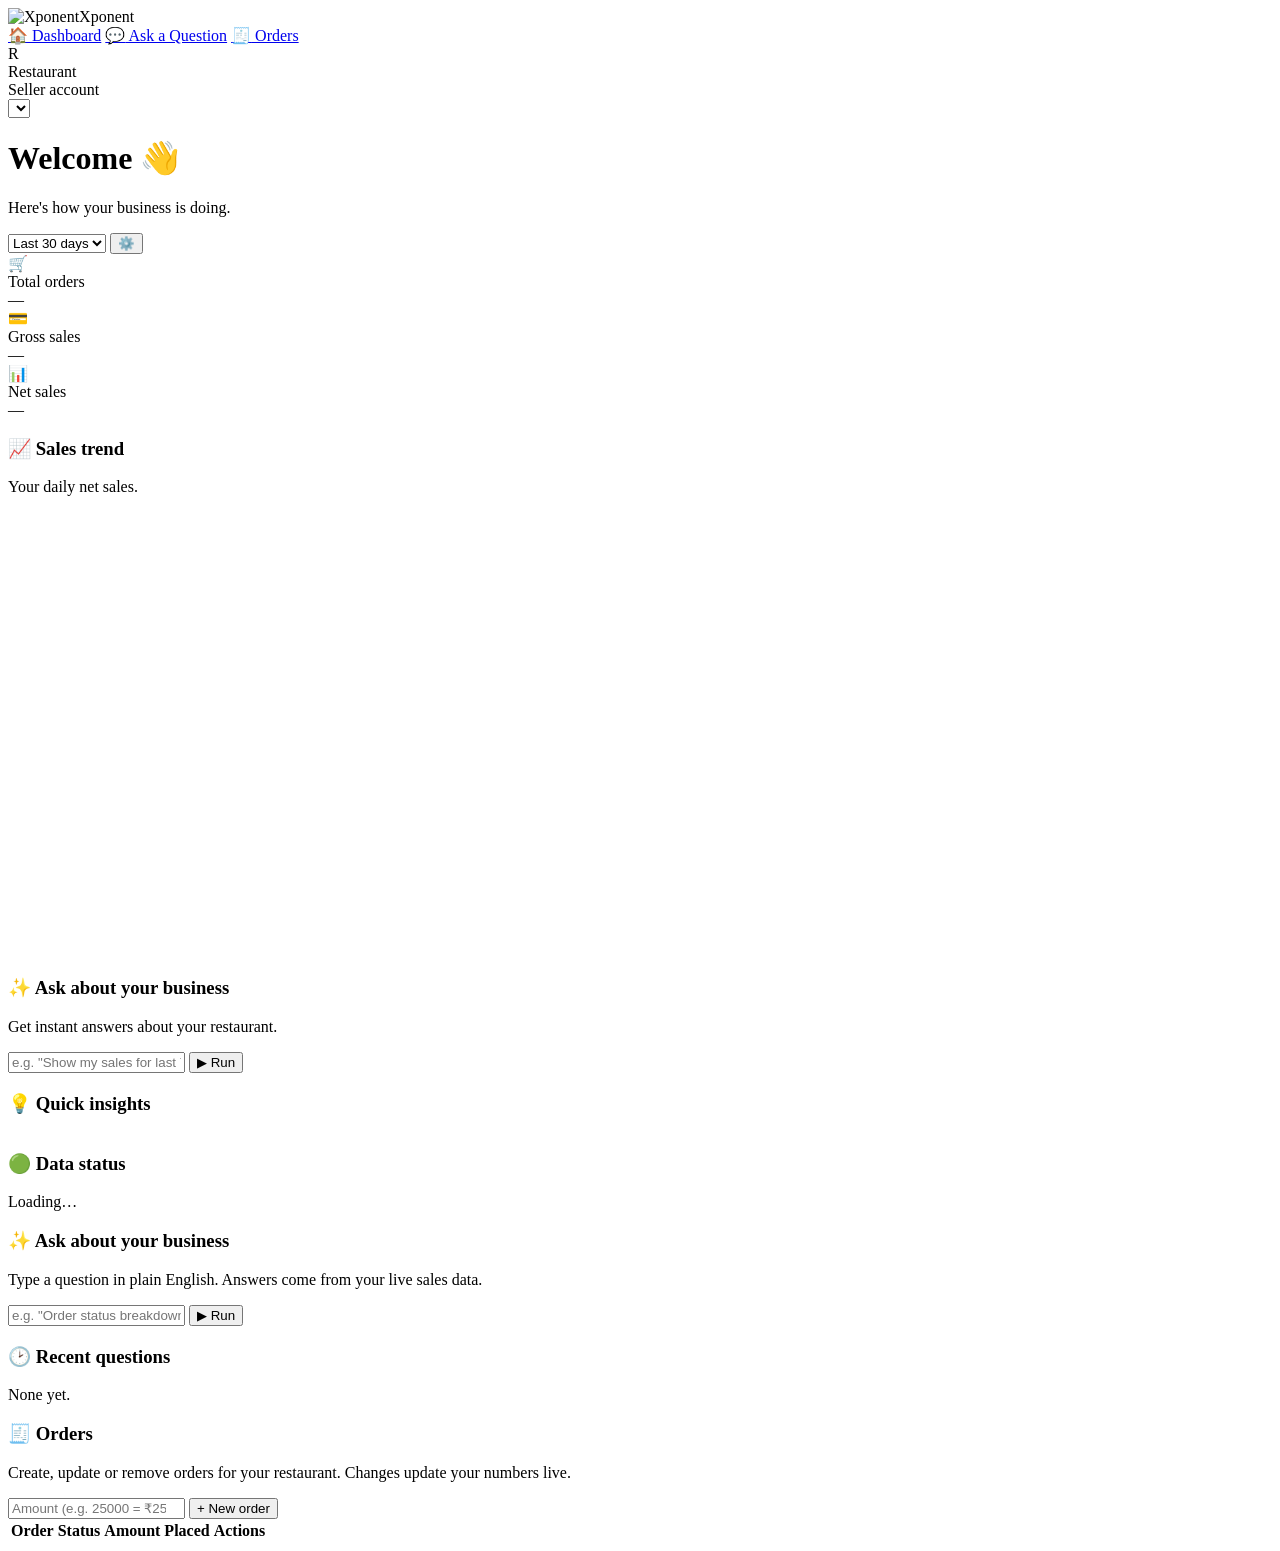
==== frontend/index.html @ b5e85411 "updating the code with more features" ====
<!doctype html>
<html lang="en">
<head>
<meta charset="utf-8" />
<meta name="viewport" content="width=device-width, initial-scale=1" />
<title>Xponent — Restaurant Dashboard</title>
<link rel="preconnect" href="https://fonts.googleapis.com">
<link href="https://fonts.googleapis.com/css2?family=Inter:wght@400;500;600;700&display=swap" rel="stylesheet">
<link rel="stylesheet" href="/static/app.css">
</head>
<body>
<div class="app">
  <!-- Sidebar -->
  <aside class="sidebar">
    <div class="logo"><img src="/static/logo.png" alt="Xponent"><span>Xponent</span></div>
    <nav class="nav" id="nav">
      <a href="#" class="active" data-sec="dashboard"><span class="ico">🏠</span> Dashboard</a>
      <a href="#" data-sec="ask"><span class="ico">💬</span> Ask a Question</a>
      <a href="#" data-sec="orders"><span class="ico">🧾</span> Orders</a>
    </nav>
    <div class="side-foot">
      <div class="acct">
        <div class="av" id="avatar">R</div>
        <div><div class="nm" id="acctName">Restaurant</div><div class="sub">Seller account</div></div>
      </div>
      <select id="seller" aria-label="Switch restaurant"></select>
    </div>
  </aside>

  <!-- Main -->
  <main class="main">
    <div class="topbar">
      <div class="greet">
        <h1 id="greeting">Welcome 👋</h1>
        <p id="greetSub">Here's how your business is doing.</p>
      </div>
      <div class="top-ctrl">
        <select class="select" id="range" aria-label="Date range">
          <option value="last_7_days">Last 7 days</option>
          <option value="last_30_days" selected>Last 30 days</option>
          <option value="this_month">This month</option>
          <option value="all_time">All time</option>
        </select>
        <button class="iconbtn" id="diagBtn" title="Diagnostics">⚙️</button>
      </div>
    </div>

    <!-- DASHBOARD -->
    <section class="section on" id="sec-dashboard">
      <div class="row kpis">
        <div class="card kpi"><div class="k-top"><div class="plate">🛒</div><div class="k-title">Total orders</div></div>
          <div><span class="k-val num" id="kpiOrders">—</span> <span class="delta up" id="dOrders"></span></div>
          <div class="k-sub" id="kpiPeriod1"></div></div>
        <div class="card kpi"><div class="k-top"><div class="plate alt">💳</div><div class="k-title">Gross sales</div></div>
          <div><span class="k-val num" id="kpiGross">—</span> <span class="delta up" id="dGross"></span></div>
          <div class="k-sub" id="kpiPeriod2"></div></div>
        <div class="card kpi"><div class="k-top"><div class="plate">📊</div><div class="k-title">Net sales</div></div>
          <div><span class="k-val num" id="kpiNet">—</span> <span class="delta up" id="dNet"></span></div>
          <div class="k-sub" id="kpiPeriod3"></div></div>
      </div>

      <div class="row two">
        <div class="card">
          <h3>📈 Sales trend</h3>
          <p class="csub" id="trendSub">Your daily net sales.</p>
          <svg class="trend" id="trend" viewBox="0 0 600 210" preserveAspectRatio="none"></svg>
        </div>
        <div class="card">
          <h3>✨ Ask about your business</h3>
          <p class="csub">Get instant answers about your restaurant.</p>
          <div class="ask-bar">
            <input id="qMini" placeholder='e.g. "Show my sales for last 7 days"'>
            <button class="btn primary" id="runMini">▶ Run</button>
          </div>
          <div class="chips" id="chipsMini"></div>
          <div class="answer small muted" id="ansMini"></div>
        </div>
      </div>

      <div class="row two" style="margin-top:20px;">
        <div class="card">
          <h3>💡 Quick insights</h3>
          <table><tbody id="insights"></tbody></table>
        </div>
        <div class="card">
          <h3>🟢 Data status</h3>
          <div id="dataStatus" class="small muted">Loading…</div>
        </div>
      </div>
    </section>

    <!-- ASK -->
    <section class="section" id="sec-ask">
      <div class="card">
        <h3>✨ Ask about your business</h3>
        <p class="csub">Type a question in plain English. Answers come from your live sales data.</p>
        <div class="ask-bar">
          <input id="q" placeholder='e.g. "Order status breakdown for the last 30 days"'>
          <button class="btn primary" id="run">▶ Run</button>
        </div>
        <div class="chips" id="chips"></div>
        <div class="answer" id="answer"></div>
      </div>
      <div class="card" style="margin-top:20px;">
        <h3>🕑 Recent questions</h3>
        <div id="recent" class="small muted">None yet.</div>
      </div>
    </section>

    <!-- ORDERS -->
    <section class="section" id="sec-orders">
      <div class="card">
        <h3>🧾 Orders</h3>
        <p class="csub">Create, update or remove orders for your restaurant. Changes update your numbers live.</p>
        <div class="formrow">
          <input id="newAmount" type="number" min="1" placeholder="Amount (e.g. 25000 = ₹250)">
          <button class="btn primary" id="createOrder">+ New order</button>
          <span class="small muted" id="ordersMsg"></span>
        </div>
        <table><thead><tr><th>Order</th><th>Status</th><th class="num">Amount</th><th>Placed</th><th class="num">Actions</th></tr></thead>
        <tbody id="ordersBody"></tbody></table>
      </div>
    </section>

    <!-- DIAGNOSTICS (hidden; technical, for the hackathon) -->
    <details class="diag" id="diag" style="display:none;">
      <summary>Diagnostics (technical) — SQL, provider, data integrity</summary>
      <div style="margin-top:12px;">
        <div class="small muted">Last query engine / SQL</div>
        <pre id="diagSql">—</pre>
        <div class="small muted" style="margin-top:12px;">Data integrity (Receipts) — admin only</div>
        <div class="formrow" style="margin-top:8px;">
          <input id="adminKey" placeholder="admin key" value="">
          <input id="reconDay" value="2026-07-02" style="width:120px">
          <button class="btn sm" id="verify">Verify</button>
          <button class="btn sm danger" id="repair">Repair day</button>
        </div>
        <pre id="diagRecon">—</pre>
      </div>
    </details>
  </main>
</div>

<div id="toast"></div>
<script src="/static/app.js"></script>
</body>
</html>
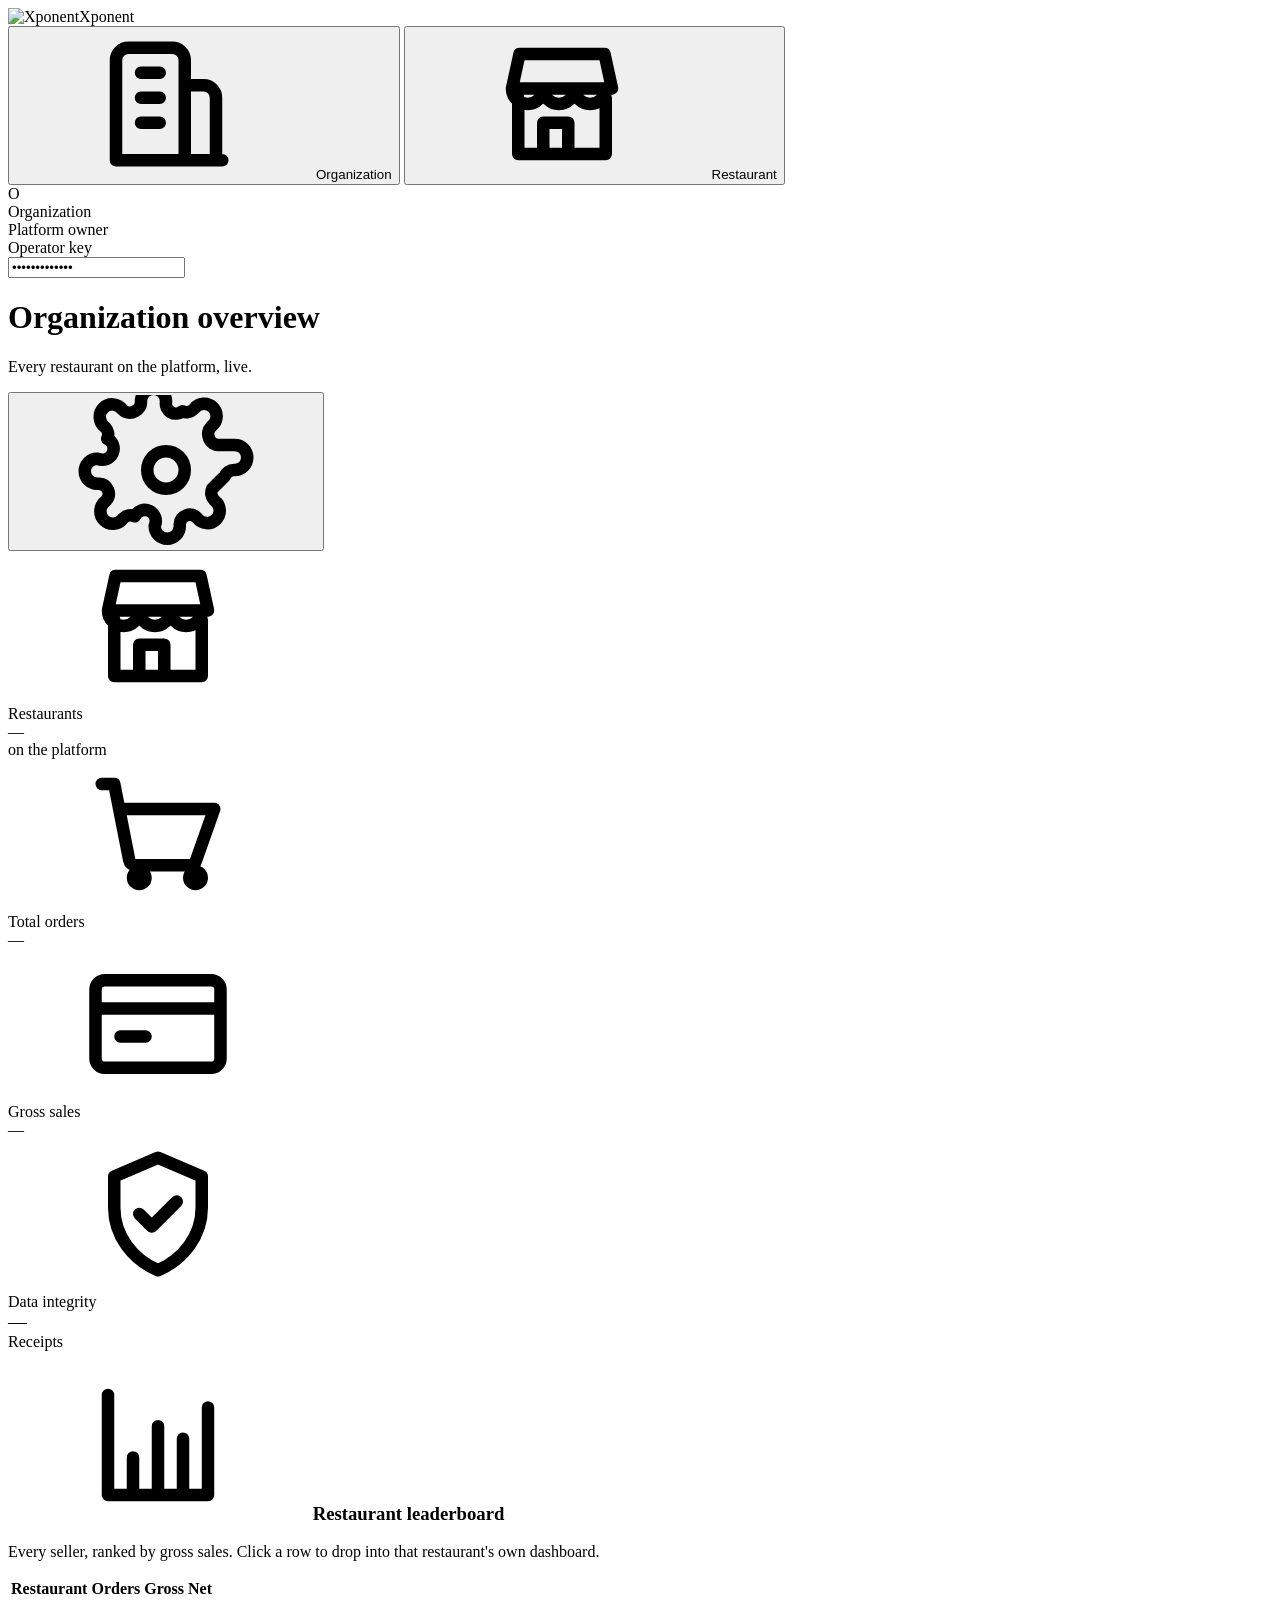
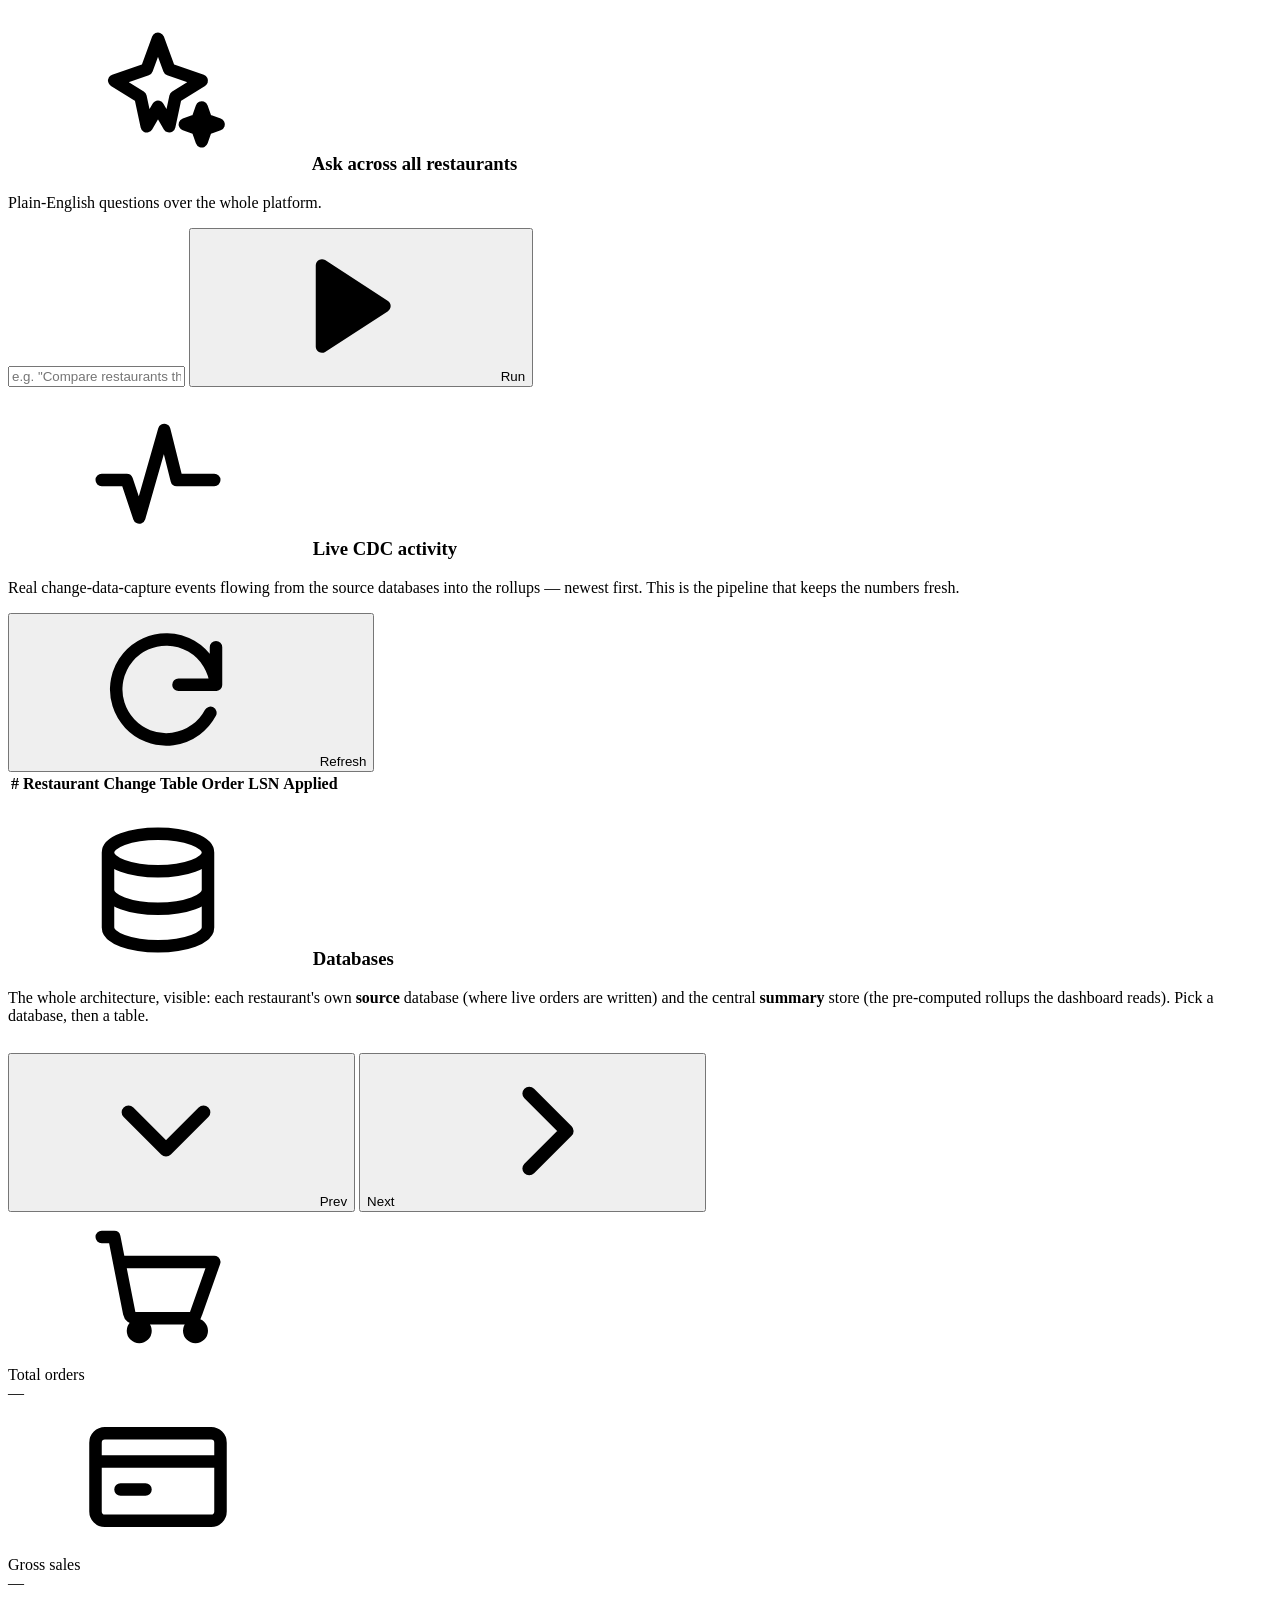
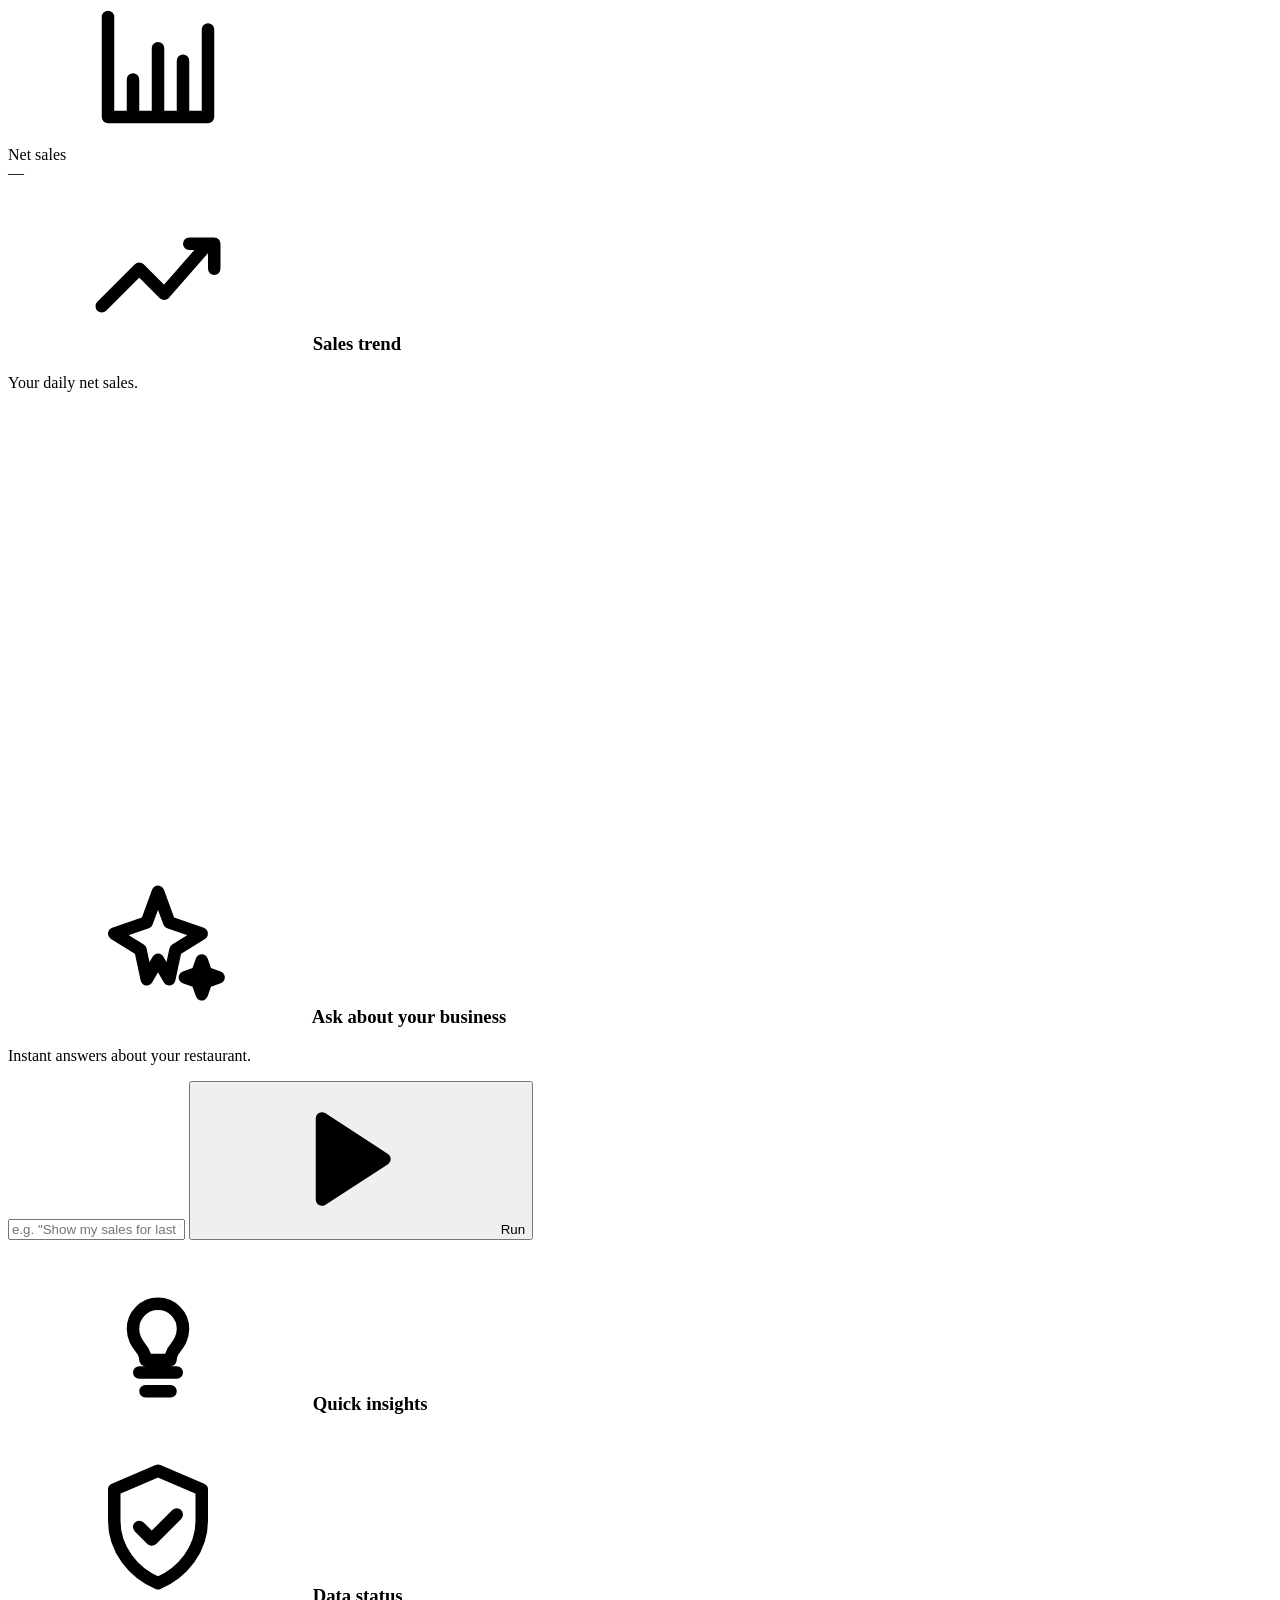
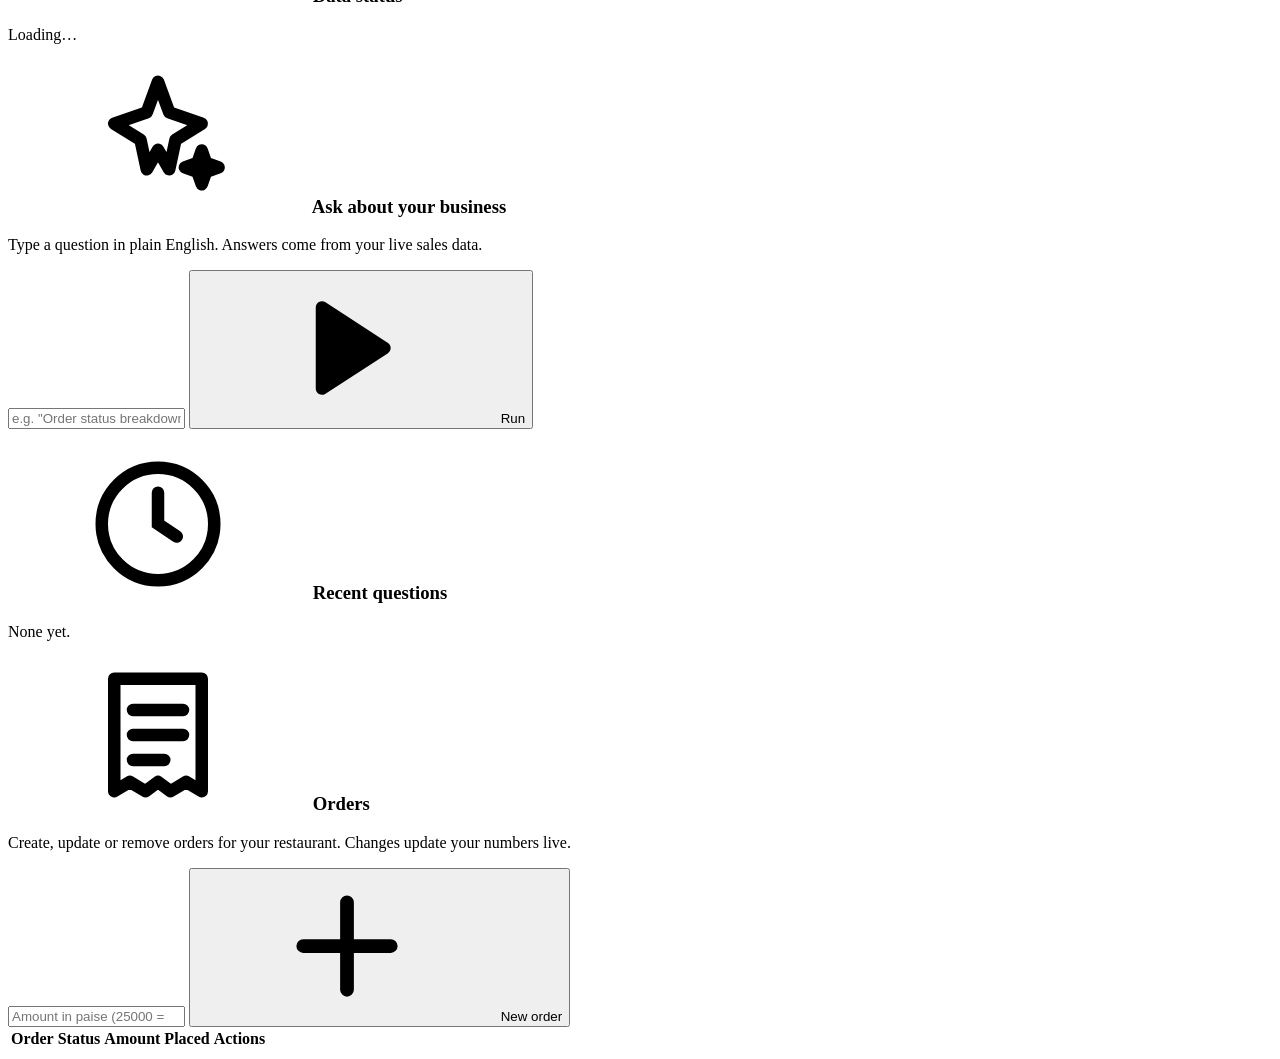
==== commit ff6f737d: "Updated changes" ====
--- a/frontend/index.html
+++ b/frontend/index.html
@@ -3,27 +3,65 @@
 <head>
 <meta charset="utf-8" />
 <meta name="viewport" content="width=device-width, initial-scale=1" />
-<title>Xponent — Restaurant Dashboard</title>
+<title>Xponent — Live Aggregation</title>
 <link rel="preconnect" href="https://fonts.googleapis.com">
 <link href="https://fonts.googleapis.com/css2?family=Inter:wght@400;500;600;700&display=swap" rel="stylesheet">
 <link rel="stylesheet" href="/static/app.css">
 </head>
 <body>
+<!-- Icon sprite: line icons (currentColor). No emoji anywhere in the UI. -->
+<svg width="0" height="0" style="position:absolute" aria-hidden="true">
+  <symbol id="i-home" viewBox="0 0 24 24"><path fill="none" stroke="currentColor" stroke-width="2" stroke-linecap="round" stroke-linejoin="round" d="M3 10.5 12 3l9 7.5V20a1 1 0 0 1-1 1h-5v-6H9v6H4a1 1 0 0 1-1-1z"/></symbol>
+  <symbol id="i-chat" viewBox="0 0 24 24"><path fill="none" stroke="currentColor" stroke-width="2" stroke-linecap="round" stroke-linejoin="round" d="M21 12a8 8 0 0 1-11.5 7.2L3 21l1.8-6.5A8 8 0 1 1 21 12z"/></symbol>
+  <symbol id="i-receipt" viewBox="0 0 24 24"><path fill="none" stroke="currentColor" stroke-width="2" stroke-linecap="round" stroke-linejoin="round" d="M5 3h14v18l-2.5-1.5L14 21l-2-1.5L10 21l-2.5-1.5L5 21zM8 8h8M8 12h8M8 16h5"/></symbol>
+  <symbol id="i-cart" viewBox="0 0 24 24"><path fill="none" stroke="currentColor" stroke-width="2" stroke-linecap="round" stroke-linejoin="round" d="M3 4h2l2.4 12.2a1 1 0 0 0 1 .8h8.7a1 1 0 0 0 1-.8L21 8H6M9 20a1 1 0 1 0 0-2 1 1 0 0 0 0 2zm9 0a1 1 0 1 0 0-2 1 1 0 0 0 0 2z"/></symbol>
+  <symbol id="i-card" viewBox="0 0 24 24"><path fill="none" stroke="currentColor" stroke-width="2" stroke-linecap="round" stroke-linejoin="round" d="M2 6.5A1.5 1.5 0 0 1 3.5 5h17A1.5 1.5 0 0 1 22 6.5v11A1.5 1.5 0 0 1 20.5 19h-17A1.5 1.5 0 0 1 2 17.5zM2 9.5h20M6 14h4"/></symbol>
+  <symbol id="i-chart" viewBox="0 0 24 24"><path fill="none" stroke="currentColor" stroke-width="2" stroke-linecap="round" stroke-linejoin="round" d="M4 20V4M4 20h16M8 20v-6M12 20V9M16 20v-9M20 20V6"/></symbol>
+  <symbol id="i-trend" viewBox="0 0 24 24"><path fill="none" stroke="currentColor" stroke-width="2" stroke-linecap="round" stroke-linejoin="round" d="M3 17l6-6 4 4 7-8M21 7h-4m4 0v4"/></symbol>
+  <symbol id="i-spark" viewBox="0 0 24 24"><path fill="none" stroke="currentColor" stroke-width="2" stroke-linecap="round" stroke-linejoin="round" d="M12 3l1.8 4.9L19 9.7l-4.2 2.6L13.8 17 12 13.9 10.2 17 9.2 12.3 5 9.7l5.2-1.8zM19 14l.7 2 2 .7-2 .7-.7 2-.7-2-2-.7 2-.7z"/></symbol>
+  <symbol id="i-bulb" viewBox="0 0 24 24"><path fill="none" stroke="currentColor" stroke-width="2" stroke-linecap="round" stroke-linejoin="round" d="M9 18h6M10 21h4M8 11a4 4 0 1 1 8 0c0 1.8-1 2.7-1.6 3.6-.3.5-.4 1-.4 1.4H10c0-.4-.1-.9-.4-1.4C9 13.7 8 12.8 8 11z"/></symbol>
+  <symbol id="i-gear" viewBox="0 0 24 24"><path fill="none" stroke="currentColor" stroke-width="2" stroke-linecap="round" stroke-linejoin="round" d="M12 15a3 3 0 1 0 0-6 3 3 0 0 0 0 6z"/><path fill="none" stroke="currentColor" stroke-width="2" stroke-linecap="round" stroke-linejoin="round" d="M19.4 15a1.6 1.6 0 0 0 .3 1.8l.1.1a2 2 0 1 1-2.8 2.8l-.1-.1a1.6 1.6 0 0 0-2.7 1.1V21a2 2 0 1 1-4 0v-.1A1.6 1.6 0 0 0 7 19.4a1.6 1.6 0 0 0-1.8.3l-.1.1a2 2 0 1 1-2.8-2.8l.1-.1a1.6 1.6 0 0 0-1.1-2.7H1a2 2 0 1 1 0-4h.1A1.6 1.6 0 0 0 2.6 7a1.6 1.6 0 0 0-.3-1.8l-.1-.1a2 2 0 1 1 2.8-2.8l.1.1A1.6 1.6 0 0 0 7 2.6h.1A1.6 1.6 0 0 0 8 1.1V1a2 2 0 1 1 4 0v.1A1.6 1.6 0 0 0 14.6 2.6a1.6 1.6 0 0 0 1.8-.3l.1-.1a2 2 0 1 1 2.8 2.8l-.1.1a1.6 1.6 0 0 0-.3 1.8V7a1.6 1.6 0 0 0 1.5 1H23a2 2 0 1 1 0 4h-.1a1.6 1.6 0 0 0-1.5 1z"/></symbol>
+  <symbol id="i-play" viewBox="0 0 24 24"><path fill="currentColor" d="M7 5.5v13a1 1 0 0 0 1.5.86l10-6.5a1 1 0 0 0 0-1.72l-10-6.5A1 1 0 0 0 7 5.5z"/></symbol>
+  <symbol id="i-clock" viewBox="0 0 24 24"><circle cx="12" cy="12" r="9" fill="none" stroke="currentColor" stroke-width="2"/><path fill="none" stroke="currentColor" stroke-width="2" stroke-linecap="round" d="M12 7v5l3 2"/></symbol>
+  <symbol id="i-up" viewBox="0 0 24 24"><path fill="none" stroke="currentColor" stroke-width="2.4" stroke-linecap="round" stroke-linejoin="round" d="M12 19V5M6 11l6-6 6 6"/></symbol>
+  <symbol id="i-down" viewBox="0 0 24 24"><path fill="none" stroke="currentColor" stroke-width="2.4" stroke-linecap="round" stroke-linejoin="round" d="M12 5v14M6 13l6 6 6-6"/></symbol>
+  <symbol id="i-db" viewBox="0 0 24 24"><path fill="none" stroke="currentColor" stroke-width="2" stroke-linecap="round" stroke-linejoin="round" d="M12 3c4.4 0 8 1.3 8 3s-3.6 3-8 3-8-1.3-8-3 3.6-3 8-3zM4 6v12c0 1.7 3.6 3 8 3s8-1.3 8-3V6M4 12c0 1.7 3.6 3 8 3s8-1.3 8-3"/></symbol>
+  <symbol id="i-building" viewBox="0 0 24 24"><path fill="none" stroke="currentColor" stroke-width="2" stroke-linecap="round" stroke-linejoin="round" d="M4 21V5a2 2 0 0 1 2-2h7a2 2 0 0 1 2 2v16M15 21V9h3a2 2 0 0 1 2 2v10M4 21h17M8 7h3M8 11h3M8 15h3"/></symbol>
+  <symbol id="i-store" viewBox="0 0 24 24"><path fill="none" stroke="currentColor" stroke-width="2" stroke-linecap="round" stroke-linejoin="round" d="M4 9.5 5.2 4h13.6L20 9.5M4 9.5h16M4 9.5a2.5 2.5 0 0 0 5 0 2.5 2.5 0 0 0 5 0 2.5 2.5 0 0 0 5 0M5 11v9h14v-9M9 20v-5h4v5"/></symbol>
+  <symbol id="i-shield" viewBox="0 0 24 24"><path fill="none" stroke="currentColor" stroke-width="2" stroke-linecap="round" stroke-linejoin="round" d="M12 3l7 3v5c0 4.5-3 8.3-7 10-4-1.7-7-5.5-7-10V6zM9 12l2 2 4-4"/></symbol>
+  <symbol id="i-activity" viewBox="0 0 24 24"><path fill="none" stroke="currentColor" stroke-width="2" stroke-linecap="round" stroke-linejoin="round" d="M3 12h4l2 6 4-14 2 8h6"/></symbol>
+  <symbol id="i-plus" viewBox="0 0 24 24"><path fill="none" stroke="currentColor" stroke-width="2.2" stroke-linecap="round" d="M12 5v14M5 12h14"/></symbol>
+  <symbol id="i-refresh" viewBox="0 0 24 24"><path fill="none" stroke="currentColor" stroke-width="2" stroke-linecap="round" stroke-linejoin="round" d="M20 11a8 8 0 1 0-.9 4.5M20 5v6h-6"/></symbol>
+  <symbol id="i-chev" viewBox="0 0 24 24"><path fill="none" stroke="currentColor" stroke-width="2.2" stroke-linecap="round" stroke-linejoin="round" d="M6 9l6 6 6-6"/></symbol>
+  <symbol id="i-check" viewBox="0 0 24 24"><path fill="none" stroke="currentColor" stroke-width="2.4" stroke-linecap="round" stroke-linejoin="round" d="M5 12l5 5 9-11"/></symbol>
+</svg>
+
 <div class="app">
   <!-- Sidebar -->
   <aside class="sidebar">
     <div class="logo"><img src="/static/logo.png" alt="Xponent"><span>Xponent</span></div>
-    <nav class="nav" id="nav">
-      <a href="#" class="active" data-sec="dashboard"><span class="ico">🏠</span> Dashboard</a>
-      <a href="#" data-sec="ask"><span class="ico">💬</span> Ask a Question</a>
-      <a href="#" data-sec="orders"><span class="ico">🧾</span> Orders</a>
-    </nav>
+
+    <!-- Role switch: the platform owner vs a single restaurant (seller) -->
+    <div class="roleseg" id="roleSeg">
+      <button data-role="org" class="active"><svg class="ico"><use href="#i-building"/></svg>Organization</button>
+      <button data-role="seller"><svg class="ico"><use href="#i-store"/></svg>Restaurant</button>
+    </div>
+
+    <nav class="nav" id="nav"></nav>
+
     <div class="side-foot">
       <div class="acct">
-        <div class="av" id="avatar">R</div>
-        <div><div class="nm" id="acctName">Restaurant</div><div class="sub">Seller account</div></div>
-      </div>
-      <select id="seller" aria-label="Switch restaurant"></select>
+        <div class="av" id="avatar">O</div>
+        <div><div class="nm" id="acctName">Organization</div><div class="sub" id="acctSub">Platform owner</div></div>
+      </div>
+      <div class="seller-switch" id="sellerSwitchWrap" style="display:none">
+        <div class="side-lbl">Viewing restaurant</div>
+        <div id="sellerDD"></div>
+      </div>
+      <div class="adminwrap" id="adminWrap">
+        <div class="side-lbl">Operator key</div>
+        <input id="adminKey" type="password" placeholder="admin key" value="xpo-admin-dev" autocomplete="off">
+      </div>
     </div>
   </aside>
 
@@ -31,46 +69,104 @@
   <main class="main">
     <div class="topbar">
       <div class="greet">
-        <h1 id="greeting">Welcome 👋</h1>
-        <p id="greetSub">Here's how your business is doing.</p>
+        <h1 id="greeting">Organization overview</h1>
+        <p id="greetSub">Every restaurant on the platform, live.</p>
       </div>
       <div class="top-ctrl">
-        <select class="select" id="range" aria-label="Date range">
-          <option value="last_7_days">Last 7 days</option>
-          <option value="last_30_days" selected>Last 30 days</option>
-          <option value="this_month">This month</option>
-          <option value="all_time">All time</option>
-        </select>
-        <button class="iconbtn" id="diagBtn" title="Diagnostics">⚙️</button>
+        <div id="rangeDD"></div>
+        <button class="iconbtn" id="diagBtn" title="Diagnostics"><svg class="ico"><use href="#i-gear"/></svg></button>
       </div>
     </div>
 
-    <!-- DASHBOARD -->
-    <section class="section on" id="sec-dashboard">
+    <!-- ===================== ORGANIZATION: OVERVIEW ===================== -->
+    <section class="section" id="sec-org-overview">
       <div class="row kpis">
-        <div class="card kpi"><div class="k-top"><div class="plate">🛒</div><div class="k-title">Total orders</div></div>
-          <div><span class="k-val num" id="kpiOrders">—</span> <span class="delta up" id="dOrders"></span></div>
-          <div class="k-sub" id="kpiPeriod1"></div></div>
-        <div class="card kpi"><div class="k-top"><div class="plate alt">💳</div><div class="k-title">Gross sales</div></div>
-          <div><span class="k-val num" id="kpiGross">—</span> <span class="delta up" id="dGross"></span></div>
-          <div class="k-sub" id="kpiPeriod2"></div></div>
-        <div class="card kpi"><div class="k-top"><div class="plate">📊</div><div class="k-title">Net sales</div></div>
-          <div><span class="k-val num" id="kpiNet">—</span> <span class="delta up" id="dNet"></span></div>
-          <div class="k-sub" id="kpiPeriod3"></div></div>
+        <div class="card kpi"><div class="k-top"><div class="plate"><svg class="ico"><use href="#i-store"/></svg></div><div class="k-title">Restaurants</div></div>
+          <div><span class="k-val num" id="oTenants">—</span></div><div class="k-sub">on the platform</div></div>
+        <div class="card kpi"><div class="k-top"><div class="plate"><svg class="ico"><use href="#i-cart"/></svg></div><div class="k-title">Total orders</div></div>
+          <div><span class="k-val num" id="oOrders">—</span></div><div class="k-sub" id="oPeriod1"></div></div>
+        <div class="card kpi"><div class="k-top"><div class="plate alt"><svg class="ico"><use href="#i-card"/></svg></div><div class="k-title">Gross sales</div></div>
+          <div><span class="k-val num" id="oGross">—</span></div><div class="k-sub" id="oPeriod2"></div></div>
+        <div class="card kpi"><div class="k-top"><div class="plate"><svg class="ico"><use href="#i-shield"/></svg></div><div class="k-title">Data integrity</div></div>
+          <div><span class="k-val" id="oVerify" style="font-size:19px">—</span></div><div class="k-sub" id="oVerifySub">Receipts</div></div>
       </div>
 
       <div class="row two">
         <div class="card">
-          <h3>📈 Sales trend</h3>
+          <h3><svg class="ico"><use href="#i-chart"/></svg> Restaurant leaderboard</h3>
+          <p class="csub">Every seller, ranked by gross sales. Click a row to drop into that restaurant's own dashboard.</p>
+          <table><thead><tr><th>Restaurant</th><th class="num">Orders</th><th class="num">Gross</th><th class="num">Net</th><th></th></tr></thead>
+          <tbody id="leaderboard"></tbody></table>
+        </div>
+        <div class="card">
+          <h3><svg class="ico"><use href="#i-spark"/></svg> Ask across all restaurants</h3>
+          <p class="csub">Plain-English questions over the whole platform.</p>
+          <div class="ask-bar">
+            <input id="oq" placeholder='e.g. "Compare restaurants this month"'>
+            <button class="btn primary" id="orun"><svg class="ico"><use href="#i-play"/></svg> Run</button>
+          </div>
+          <div class="chips" id="ochips"></div>
+          <div class="answer small" id="oanswer"></div>
+        </div>
+      </div>
+    </section>
+
+    <!-- ===================== ORGANIZATION: LIVE ACTIVITY ===================== -->
+    <section class="section" id="sec-org-activity">
+      <div class="card">
+        <h3><svg class="ico"><use href="#i-activity"/></svg> Live CDC activity</h3>
+        <p class="csub">Real change-data-capture events flowing from the source databases into the rollups — newest first. This is the pipeline that keeps the numbers fresh.</p>
+        <div class="formrow"><button class="btn" id="actRefresh"><svg class="ico"><use href="#i-refresh"/></svg> Refresh</button>
+          <span class="small muted" id="actMsg"></span></div>
+        <table><thead><tr><th>#</th><th>Restaurant</th><th>Change</th><th>Table</th><th>Order</th><th>LSN</th><th>Applied</th></tr></thead>
+        <tbody id="activityBody"></tbody></table>
+      </div>
+    </section>
+
+    <!-- ===================== ORGANIZATION: DATABASES ===================== -->
+    <section class="section" id="sec-org-db">
+      <div class="card">
+        <h3><svg class="ico"><use href="#i-db"/></svg> Databases</h3>
+        <p class="csub">The whole architecture, visible: each restaurant's own <b>source</b> database (where live orders are written) and the central <b>summary</b> store (the pre-computed rollups the dashboard reads). Pick a database, then a table.</p>
+        <div class="dbwrap">
+          <div class="dblist" id="dbList"></div>
+          <div class="dbmain">
+            <div class="dbtabs" id="dbTables"></div>
+            <div class="dbmeta small muted" id="dbMeta"></div>
+            <div class="tablescroll"><table class="dbtable"><thead id="dbHead"></thead><tbody id="dbBody"></tbody></table></div>
+            <div class="formrow" style="margin-top:12px">
+              <button class="btn sm" id="dbPrev"><svg class="ico"><use href="#i-chev"/></svg> Prev</button>
+              <span class="small muted" id="dbPage"></span>
+              <button class="btn sm" id="dbNext">Next <svg class="ico" style="transform:rotate(-90deg)"><use href="#i-chev"/></svg></button>
+            </div>
+          </div>
+        </div>
+      </div>
+    </section>
+
+    <!-- ===================== SELLER: DASHBOARD ===================== -->
+    <section class="section" id="sec-dashboard">
+      <div class="row kpis">
+        <div class="card kpi"><div class="k-top"><div class="plate"><svg class="ico"><use href="#i-cart"/></svg></div><div class="k-title">Total orders</div></div>
+          <div><span class="k-val num" id="kpiOrders">—</span> <span class="delta" id="dOrders"></span></div><div class="k-sub" id="kpiPeriod1"></div></div>
+        <div class="card kpi"><div class="k-top"><div class="plate alt"><svg class="ico"><use href="#i-card"/></svg></div><div class="k-title">Gross sales</div></div>
+          <div><span class="k-val num" id="kpiGross">—</span> <span class="delta" id="dGross"></span></div><div class="k-sub" id="kpiPeriod2"></div></div>
+        <div class="card kpi"><div class="k-top"><div class="plate"><svg class="ico"><use href="#i-chart"/></svg></div><div class="k-title">Net sales</div></div>
+          <div><span class="k-val num" id="kpiNet">—</span> <span class="delta" id="dNet"></span></div><div class="k-sub" id="kpiPeriod3"></div></div>
+      </div>
+
+      <div class="row two">
+        <div class="card">
+          <h3><svg class="ico"><use href="#i-trend"/></svg> Sales trend</h3>
           <p class="csub" id="trendSub">Your daily net sales.</p>
           <svg class="trend" id="trend" viewBox="0 0 600 210" preserveAspectRatio="none"></svg>
         </div>
         <div class="card">
-          <h3>✨ Ask about your business</h3>
-          <p class="csub">Get instant answers about your restaurant.</p>
+          <h3><svg class="ico"><use href="#i-spark"/></svg> Ask about your business</h3>
+          <p class="csub">Instant answers about your restaurant.</p>
           <div class="ask-bar">
             <input id="qMini" placeholder='e.g. "Show my sales for last 7 days"'>
-            <button class="btn primary" id="runMini">▶ Run</button>
+            <button class="btn primary" id="runMini"><svg class="ico"><use href="#i-play"/></svg> Run</button>
           </div>
           <div class="chips" id="chipsMini"></div>
           <div class="answer small muted" id="ansMini"></div>
@@ -79,42 +175,42 @@
 
       <div class="row two" style="margin-top:20px;">
         <div class="card">
-          <h3>💡 Quick insights</h3>
+          <h3><svg class="ico"><use href="#i-bulb"/></svg> Quick insights</h3>
           <table><tbody id="insights"></tbody></table>
         </div>
         <div class="card">
-          <h3>🟢 Data status</h3>
+          <h3><svg class="ico"><use href="#i-shield"/></svg> Data status</h3>
           <div id="dataStatus" class="small muted">Loading…</div>
         </div>
       </div>
     </section>
 
-    <!-- ASK -->
+    <!-- ===================== SELLER: ASK ===================== -->
     <section class="section" id="sec-ask">
       <div class="card">
-        <h3>✨ Ask about your business</h3>
+        <h3><svg class="ico"><use href="#i-spark"/></svg> Ask about your business</h3>
         <p class="csub">Type a question in plain English. Answers come from your live sales data.</p>
         <div class="ask-bar">
           <input id="q" placeholder='e.g. "Order status breakdown for the last 30 days"'>
-          <button class="btn primary" id="run">▶ Run</button>
+          <button class="btn primary" id="run"><svg class="ico"><use href="#i-play"/></svg> Run</button>
         </div>
         <div class="chips" id="chips"></div>
         <div class="answer" id="answer"></div>
       </div>
       <div class="card" style="margin-top:20px;">
-        <h3>🕑 Recent questions</h3>
+        <h3><svg class="ico"><use href="#i-clock"/></svg> Recent questions</h3>
         <div id="recent" class="small muted">None yet.</div>
       </div>
     </section>
 
-    <!-- ORDERS -->
+    <!-- ===================== SELLER: ORDERS ===================== -->
     <section class="section" id="sec-orders">
       <div class="card">
-        <h3>🧾 Orders</h3>
+        <h3><svg class="ico"><use href="#i-receipt"/></svg> Orders</h3>
         <p class="csub">Create, update or remove orders for your restaurant. Changes update your numbers live.</p>
         <div class="formrow">
-          <input id="newAmount" type="number" min="1" placeholder="Amount (e.g. 25000 = ₹250)">
-          <button class="btn primary" id="createOrder">+ New order</button>
+          <input id="newAmount" type="number" min="1" placeholder="Amount in paise (25000 = ₹250)">
+          <button class="btn primary" id="createOrder"><svg class="ico"><use href="#i-plus"/></svg> New order</button>
           <span class="small muted" id="ordersMsg"></span>
         </div>
         <table><thead><tr><th>Order</th><th>Status</th><th class="num">Amount</th><th>Placed</th><th class="num">Actions</th></tr></thead>
@@ -122,18 +218,17 @@
       </div>
     </section>
 
-    <!-- DIAGNOSTICS (hidden; technical, for the hackathon) -->
+    <!-- DIAGNOSTICS (technical, for the hackathon) -->
     <details class="diag" id="diag" style="display:none;">
-      <summary>Diagnostics (technical) — SQL, provider, data integrity</summary>
+      <summary>Diagnostics (technical) — query engine, SQL, data integrity</summary>
       <div style="margin-top:12px;">
         <div class="small muted">Last query engine / SQL</div>
         <pre id="diagSql">—</pre>
-        <div class="small muted" style="margin-top:12px;">Data integrity (Receipts) — admin only</div>
+        <div class="small muted" style="margin-top:12px;">Data integrity (Receipts) — uses the operator key</div>
         <div class="formrow" style="margin-top:8px;">
-          <input id="adminKey" placeholder="admin key" value="">
-          <input id="reconDay" value="2026-07-02" style="width:120px">
-          <button class="btn sm" id="verify">Verify</button>
-          <button class="btn sm danger" id="repair">Repair day</button>
+          <input id="reconDay" value="2026-07-02" style="width:130px">
+          <button class="btn sm" id="verify"><svg class="ico"><use href="#i-shield"/></svg> Verify</button>
+          <button class="btn sm danger" id="repair"><svg class="ico"><use href="#i-refresh"/></svg> Repair day</button>
         </div>
         <pre id="diagRecon">—</pre>
       </div>
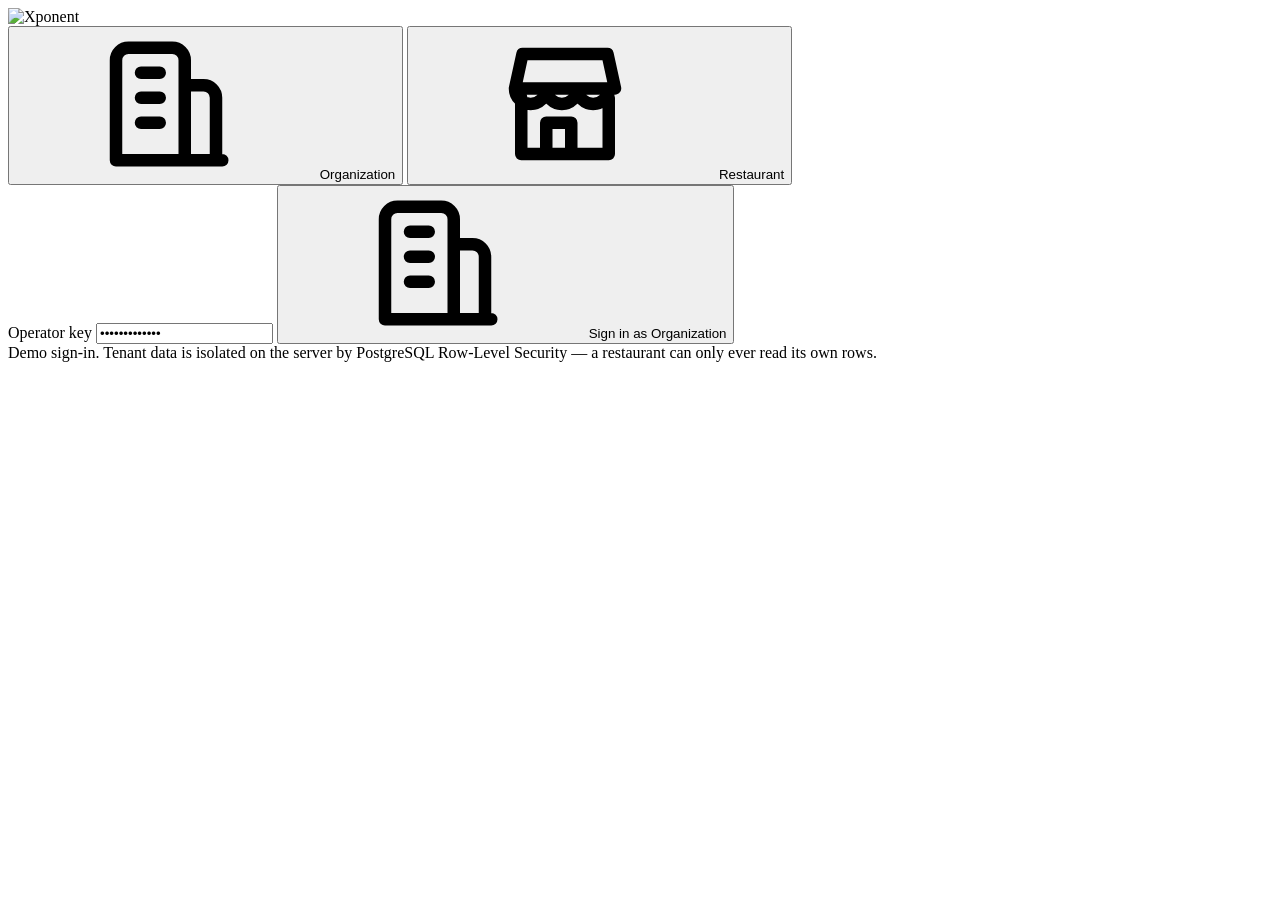
==== commit 21f3527a: "2nd Version" ====
--- a/frontend/index.html
+++ b/frontend/index.html
@@ -36,10 +36,42 @@
   <symbol id="i-check" viewBox="0 0 24 24"><path fill="none" stroke="currentColor" stroke-width="2.4" stroke-linecap="round" stroke-linejoin="round" d="M5 12l5 5 9-11"/></symbol>
 </svg>
 
-<div class="app">
+<!-- ===================== SIGN-IN GATE (demo) =====================
+  Routes each role to its own dashboard. A restaurant that signs in sees ONLY its
+  own data — no organization views, no restaurant switcher, no operator key. This
+  screen is UX/routing: the real tenant isolation is enforced server-side by
+  PostgreSQL Row-Level Security regardless of what is typed here. -->
+<div id="login" class="login">
+  <div class="login-card">
+    <img class="login-logo" src="/static/newlogo.png" alt="Xponent">
+    <div class="login-roles" id="loginRoles">
+      <button type="button" data-r="org" class="active"><svg class="ico"><use href="#i-building"/></svg> Organization</button>
+      <button type="button" data-r="seller"><svg class="ico"><use href="#i-store"/></svg> Restaurant</button>
+    </div>
+
+    <form id="loginOrg" class="login-form">
+      <label class="login-lbl">Operator key</label>
+      <input id="loginOrgKey" type="password" placeholder="operator key" value="xpo-admin-dev" autocomplete="off">
+      <button type="submit" class="btn primary login-go"><svg class="ico"><use href="#i-building"/></svg> Sign in as Organization</button>
+    </form>
+
+    <form id="loginSeller" class="login-form" style="display:none">
+      <label class="login-lbl">Restaurant</label>
+      <div id="loginSellerDD"></div>
+      <label class="login-lbl" style="margin-top:14px">Passkey</label>
+      <input id="loginSellerKey" type="password" placeholder="your restaurant's passkey" autocomplete="off">
+      <button type="submit" class="btn primary login-go"><svg class="ico"><use href="#i-store"/></svg> Sign in to my restaurant</button>
+    </form>
+
+    <div class="login-err" id="loginErr"></div>
+    <div class="login-note">Demo sign-in. Tenant data is isolated on the server by PostgreSQL Row-Level Security — a restaurant can only ever read its own rows.</div>
+  </div>
+</div>
+
+<div class="app" id="appRoot" style="display:none">
   <!-- Sidebar -->
   <aside class="sidebar">
-    <div class="logo"><img src="/static/logo.png" alt="Xponent"><span>Xponent</span></div>
+    <div class="logo"><img src="/static/newlogo.png" alt="Xponent"></div>
 
     <!-- Role switch: the platform owner vs a single restaurant (seller) -->
     <div class="roleseg" id="roleSeg">
@@ -62,6 +94,7 @@
         <div class="side-lbl">Operator key</div>
         <input id="adminKey" type="password" placeholder="admin key" value="xpo-admin-dev" autocomplete="off">
       </div>
+      <button class="btn sm signout" id="signOut" style="display:none"><svg class="ico"><use href="#i-refresh"/></svg> Sign out</button>
     </div>
   </aside>
 
@@ -109,6 +142,14 @@
           <div class="answer small" id="oanswer"></div>
         </div>
       </div>
+
+      <div class="card" style="margin-top:20px">
+        <h3><svg class="ico"><use href="#i-clock"/></svg> Recompute vs Xponent — how much work each does</h3>
+        <p class="csub">The same platform-wide question — <b>total orders, gross &amp; net across every restaurant over the selected range</b> — answered two ways. <b>Recompute</b> re-derives it by scanning every raw order in all source databases (what a dashboard without rollups is forced to do). <b>Xponent</b> reads only the matching pre-computed rollup rows. Identical answer; the headline is how much <b>less data</b> Xponent touches.</p>
+        <div class="formrow"><button class="btn primary" id="cmpOrgRun"><svg class="ico"><use href="#i-play"/></svg> Run comparison</button>
+          <span class="small muted" id="cmpOrgMsg"></span></div>
+        <div class="cmpgrid" id="cmpOrgGrid"></div>
+      </div>
     </section>
 
     <!-- ===================== ORGANIZATION: LIVE ACTIVITY ===================== -->
@@ -116,7 +157,8 @@
       <div class="card">
         <h3><svg class="ico"><use href="#i-activity"/></svg> Live CDC activity</h3>
         <p class="csub">Real change-data-capture events flowing from the source databases into the rollups — newest first. This is the pipeline that keeps the numbers fresh.</p>
-        <div class="formrow"><button class="btn" id="actRefresh"><svg class="ico"><use href="#i-refresh"/></svg> Refresh</button>
+        <div class="formrow"><button class="btn primary" id="actSim"><svg class="ico"><use href="#i-plus"/></svg> Simulate orders</button>
+          <button class="btn" id="actRefresh"><svg class="ico"><use href="#i-refresh"/></svg> Refresh</button>
           <span class="small muted" id="actMsg"></span></div>
         <table><thead><tr><th>#</th><th>Restaurant</th><th>Change</th><th>Table</th><th>Order</th><th>LSN</th><th>Applied</th></tr></thead>
         <tbody id="activityBody"></tbody></table>
@@ -183,6 +225,14 @@
           <div id="dataStatus" class="small muted">Loading…</div>
         </div>
       </div>
+
+      <div class="card" style="margin-top:20px">
+        <h3><svg class="ico"><use href="#i-clock"/></svg> Recompute vs Xponent — how much work each does</h3>
+        <p class="csub">The same question — <b>your total orders, gross &amp; net sales over the selected range</b> — answered two ways. <b>Recompute</b> re-derives it by scanning every raw order in your source DB (what a dashboard without rollups must do on every load). <b>Xponent</b> reads only the matching pre-computed rollup rows. Identical answer; the headline is how much <b>less data</b> Xponent touches.</p>
+        <div class="formrow"><button class="btn primary" id="cmpSelRun"><svg class="ico"><use href="#i-play"/></svg> Run comparison</button>
+          <span class="small muted" id="cmpSelMsg"></span></div>
+        <div class="cmpgrid" id="cmpSelGrid"></div>
+      </div>
     </section>
 
     <!-- ===================== SELLER: ASK ===================== -->
